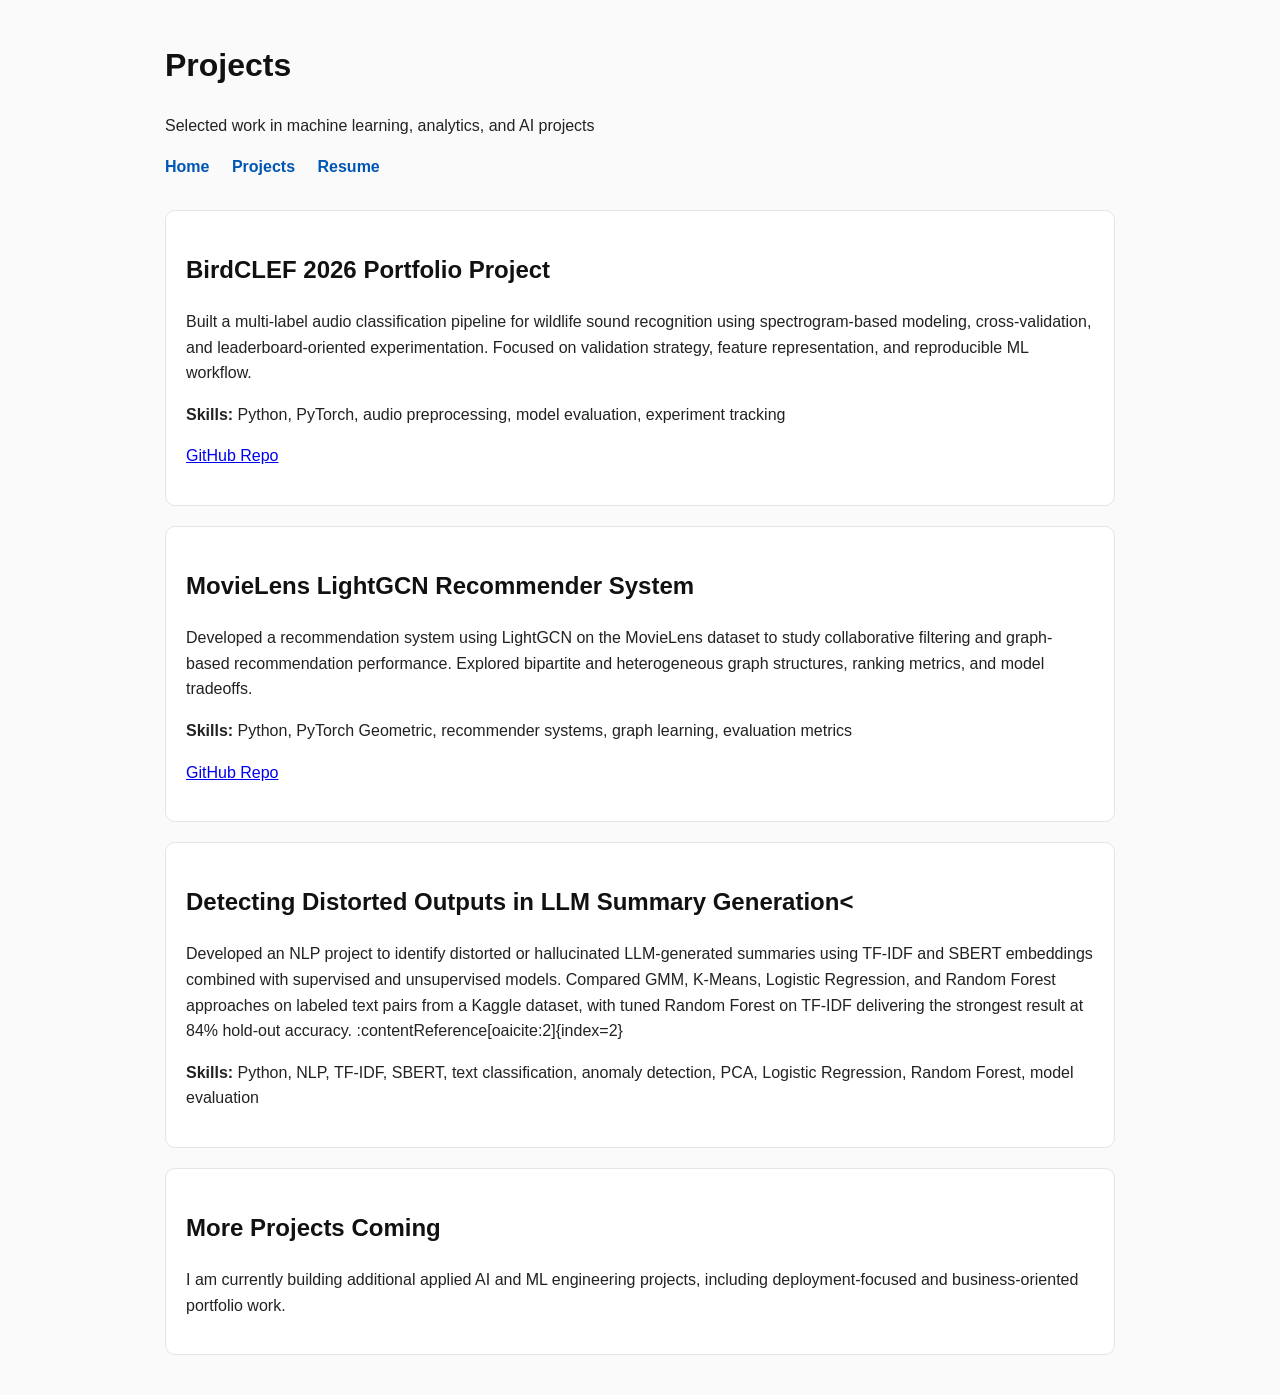
==== projects.html @ 25ed64be "Rename project.html to projects.html" ====
<!DOCTYPE html>
<html lang="en">
<head>
  <meta charset="UTF-8" />
  <meta name="viewport" content="width=device-width, initial-scale=1.0" />
  <title>Projects | Zhixin He</title>
  <link rel="stylesheet" href="style.css" />
</head>
<body>
  <header>
    <h1>Projects</h1>
    <p>Selected work in machine learning, analytics, and AI projects</p>

    <nav>
      <a href="index.html">Home</a>
      <a href="projects.html">Projects</a>
      <a href="resume.html">Resume</a>
    </nav>
  </header>

  <main>
    <section class="card">
      <h2>BirdCLEF 2026 Portfolio Project</h2>
      <p>
        Built a multi-label audio classification pipeline for wildlife sound recognition
        using spectrogram-based modeling, cross-validation, and leaderboard-oriented experimentation.
        Focused on validation strategy, feature representation, and reproducible ML workflow.
      </p>
      <p>
        <strong>Skills:</strong> Python, PyTorch, audio preprocessing, model evaluation, experiment tracking
      </p>
      <p>
        <a href="https://github.com/yourusername/birdclef-2026-portfolio" target="_blank">GitHub Repo</a>
      </p>
    </section>

    <section class="card">
      <h2>MovieLens LightGCN Recommender System</h2>
      <p>
        Developed a recommendation system using LightGCN on the MovieLens dataset to study collaborative filtering
        and graph-based recommendation performance. Explored bipartite and heterogeneous graph structures,
        ranking metrics, and model tradeoffs.
      </p>
      <p>
        <strong>Skills:</strong> Python, PyTorch Geometric, recommender systems, graph learning, evaluation metrics
      </p>
      <p>
        <a href="https://github.com/yourusername/your-movielens-repo" target="_blank">GitHub Repo</a>
      </p>
    </section>

    <section class="card">
      <h2>Detecting Distorted Outputs in LLM Summary Generation<</h2>
        <p>
         Developed an NLP project to identify distorted or hallucinated LLM-generated summaries using TF-IDF 
          and SBERT embeddings combined with supervised and unsupervised models. Compared GMM, K-Means, Logistic Regression, 
          and Random Forest approaches on labeled text pairs from a Kaggle dataset, with tuned Random Forest on TF-IDF 
          delivering the strongest result at 84% hold-out accuracy. :contentReference[oaicite:2]{index=2}
        </p>
      <p>
        <strong>Skills:</strong> Python, NLP, TF-IDF, SBERT, text classification, anomaly detection, PCA, Logistic Regression, Random Forest, model evaluation
      </p>
    </section>

    <section class="card">
      <h2>More Projects Coming</h2>
      <p>
        I am currently building additional applied AI and ML engineering projects, including deployment-focused
        and business-oriented portfolio work.
      </p>
    </section>
  </main>
</body>
</html>
---- style.css ----
body {
  font-family: Arial, sans-serif;
  max-width: 950px;
  margin: 40px auto;
  padding: 0 20px;
  line-height: 1.6;
  color: #222;
  background: #fafafa;
}

header {
  margin-bottom: 30px;
}

nav {
  margin-top: 16px;
}

nav a {
  margin-right: 18px;
  text-decoration: none;
  color: #0056b3;
  font-weight: 600;
}

nav a:hover {
  text-decoration: underline;
}

h1, h2, h3 {
  color: #111;
}

.card {
  background: white;
  border: 1px solid #e5e5e5;
  border-radius: 10px;
  padding: 20px;
  margin-bottom: 20px;
}
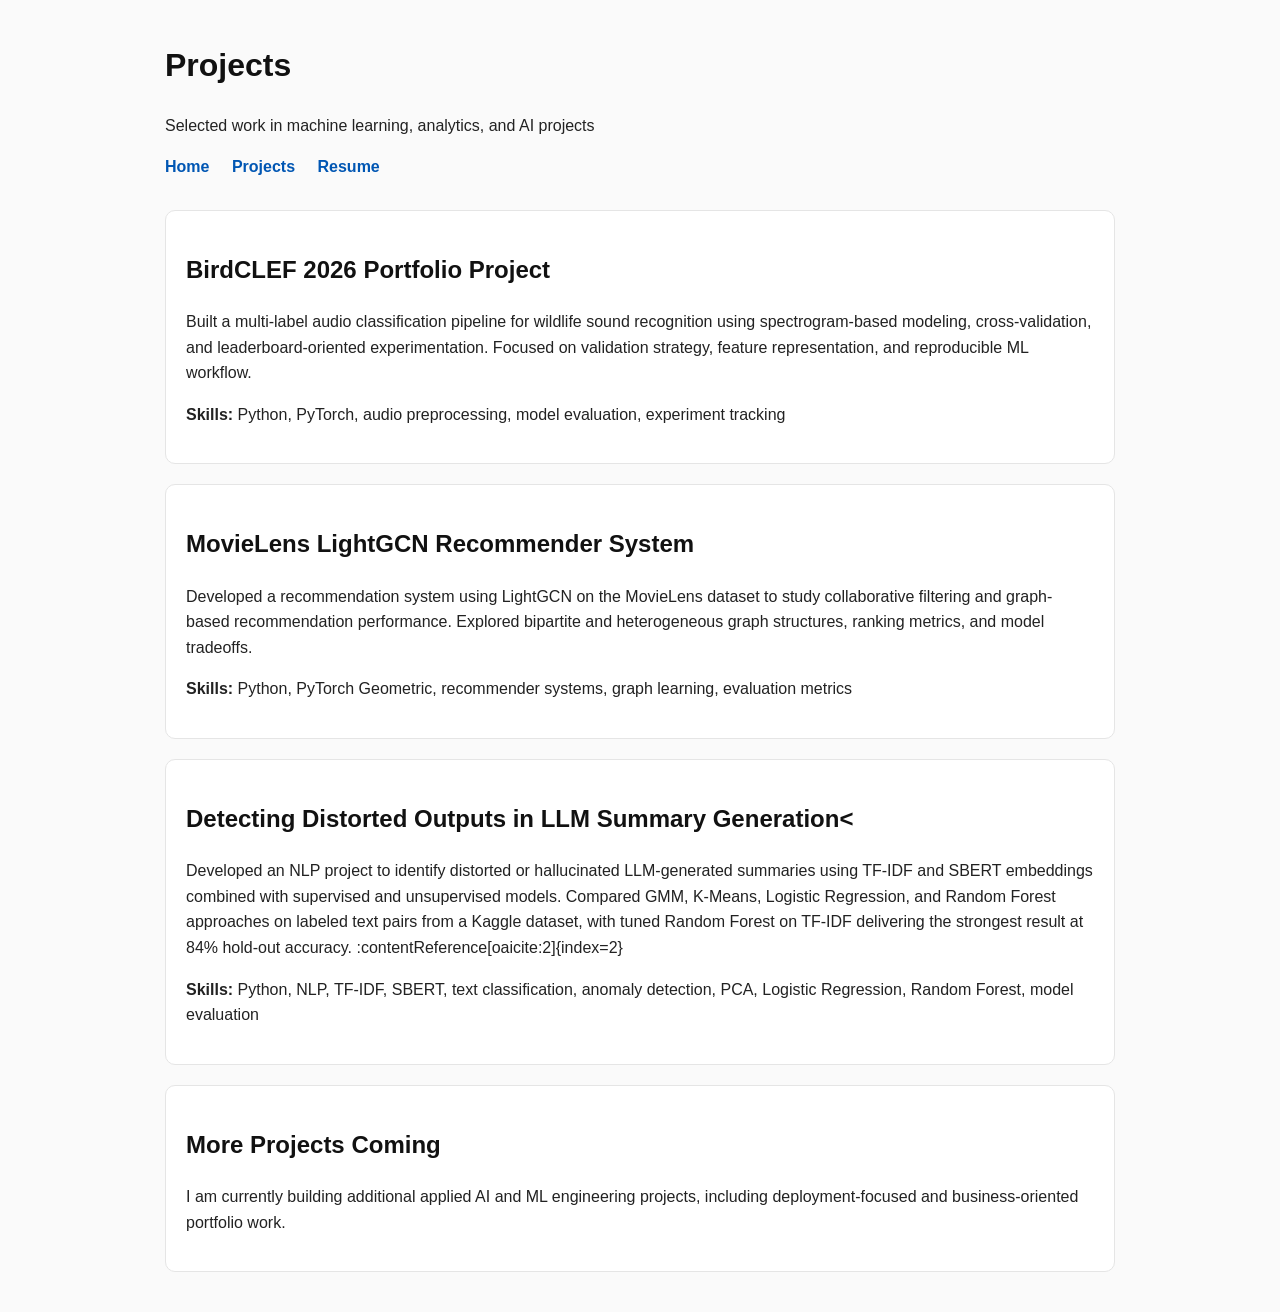
==== commit 67c06045: "Update projects.html" ====
--- a/projects.html
+++ b/projects.html
@@ -29,9 +29,11 @@
       <p>
         <strong>Skills:</strong> Python, PyTorch, audio preprocessing, model evaluation, experiment tracking
       </p>
+      <!--
       <p>
         <a href="https://github.com/yourusername/birdclef-2026-portfolio" target="_blank">GitHub Repo</a>
       </p>
+      -->
     </section>
 
     <section class="card">
@@ -44,9 +46,11 @@
       <p>
         <strong>Skills:</strong> Python, PyTorch Geometric, recommender systems, graph learning, evaluation metrics
       </p>
+      <!--
       <p>
         <a href="https://github.com/yourusername/your-movielens-repo" target="_blank">GitHub Repo</a>
       </p>
+      -->
     </section>
 
     <section class="card">
